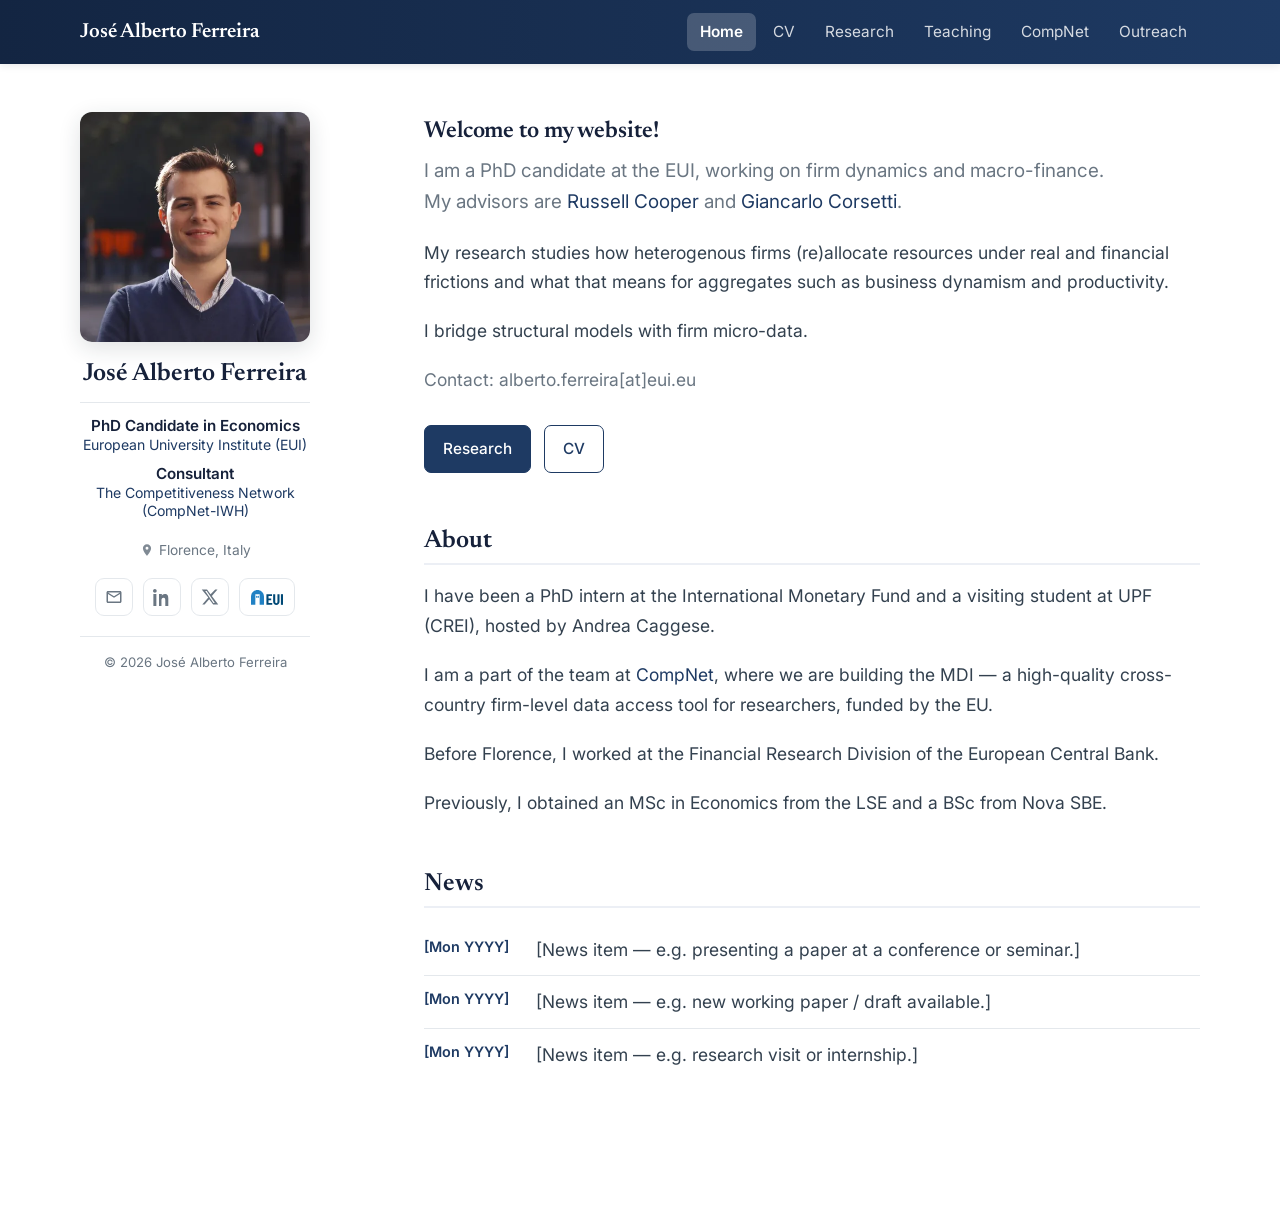
==== index.html @ fb8494d8 "Use EUI logo for the EUI profile link in the sidebar Co-Authored-By: Claude Opus 4.8 <noreply@anthro" ====
<!DOCTYPE html>
<html lang="en">
<head>
  <meta charset="utf-8">
  <meta name="viewport" content="width=device-width, initial-scale=1">
  <title>José Alberto Ferreira — Economist</title>
  <meta name="description" content="José Alberto Ferreira is a PhD economist at the European University Institute working on firm dynamics and macroeconomics — productivity, reallocation, and financial frictions.">
  <link rel="canonical" href="https://jalbertoferreira.com/">

  <meta property="og:type" content="profile">
  <meta property="og:title" content="José Alberto Ferreira — Economist">
  <meta property="og:description" content="PhD economist at the European University Institute. Firm dynamics, macroeconomics, productivity.">
  <meta property="og:url" content="https://jalbertoferreira.com/">
  <meta property="og:image" content="https://jalbertoferreira.com/assets/profile.jpg">
  <meta name="twitter:card" content="summary">
  <meta name="twitter:site" content="@jaferreira13">

  <link rel="icon" href="/assets/favicon.ico" sizes="any">
  <link rel="apple-touch-icon" href="/assets/apple-touch-icon.png">
  <link rel="preconnect" href="https://fonts.googleapis.com">
  <link rel="preconnect" href="https://fonts.gstatic.com" crossorigin>
  <link href="https://fonts.googleapis.com/css2?family=Inter:wght@400;500;600;700&family=Newsreader:ital,opsz,wght@0,6..72,400;0,6..72,500;0,6..72,600;1,6..72,400&display=swap" rel="stylesheet">
  <link rel="stylesheet" href="/css/style.css">

  <script type="application/ld+json">
  {
    "@context": "https://schema.org",
    "@type": "Person",
    "name": "José Alberto Ferreira",
    "givenName": "José Alberto",
    "familyName": "Ferreira",
    "jobTitle": "PhD Candidate in Economics",
    "url": "https://jalbertoferreira.com",
    "image": "https://jalbertoferreira.com/assets/profile.jpg",
    "email": "mailto:Alberto.Ferreira@eui.eu",
    "affiliation": { "@type": "CollegeOrUniversity", "name": "European University Institute" },
    "knowsAbout": ["Firm Dynamics", "Macroeconomics", "Productivity", "Financial Frictions", "Intangible Capital"],
    "sameAs": [
      "https://www.linkedin.com/in/joseazevedoferreira/",
      "https://x.com/jaferreira13",
      "https://www.eui.eu/people?id=jose-pires-de-sousa-azevedo-ferreira"
    ]
  }
  </script>
</head>
<body>
  <header class="topbar">
    <div class="topbar-inner">
      <a class="tb-brand" href="/">José Alberto Ferreira</a>
      <nav class="tb-nav">
        <a href="/" class="active">Home</a>
        <a href="/cv.html">CV</a>
        <a href="/research.html">Research</a>
        <a href="/teaching.html">Teaching</a>
        <a href="/compnet.html">CompNet</a>
        <a href="/outreach.html">Outreach</a>
      </nav>
    </div>
  </header>

  <div class="layout">
    <aside class="sidebar">
      <a href="/" class="sb-photo">
        <picture>
          <source srcset="/assets/profile_sq.webp" type="image/webp">
          <img src="/assets/profile_sq.jpg" alt="José Alberto Ferreira" width="190" height="190">
        </picture>
      </a>
      <div class="sb-name"><a href="/">José Alberto Ferreira</a></div>
      <div class="sb-affils">
        <div class="affil-item">
          <div class="affil-role">PhD Candidate in Economics</div>
          <div class="affil-org"><a href="https://www.eui.eu/en/academic-units/department-of-economics">European University Institute (EUI)</a></div>
        </div>
        <div class="affil-item">
          <div class="affil-role">Consultant</div>
          <div class="affil-org"><a href="https://www.iwh-halle.de/en/compnet">The Competitiveness Network (CompNet-IWH)</a></div>
        </div>
      </div>
      <div class="sb-loc"><svg viewBox="0 0 24 24"><path d="M12 2C8.1 2 5 5.1 5 9c0 5.2 7 13 7 13s7-7.8 7-13c0-3.9-3.1-7-7-7zm0 9.5A2.5 2.5 0 1 1 12 6.5a2.5 2.5 0 0 1 0 5z"/></svg> Florence, Italy</div>
      <div class="socials">
        <a href="mailto:Alberto.Ferreira@eui.eu" aria-label="Email" title="Email">
          <svg viewBox="0 0 24 24"><path d="M22 6c0-1.1-.9-2-2-2H4c-1.1 0-2 .9-2 2v12c0 1.1.9 2 2 2h16c1.1 0 2-.9 2-2V6zm-2 0-8 5L4 6h16zm0 12H4V8l8 5 8-5v10z"/></svg></a>
        <a href="https://www.linkedin.com/in/joseazevedoferreira/" aria-label="LinkedIn" title="LinkedIn">
          <svg viewBox="0 0 24 24"><path d="M4.98 3.5A2.5 2.5 0 1 1 0 3.5a2.5 2.5 0 0 1 4.98 0zM.5 8h4V24h-4V8zM8 8h3.8v2.2h.06c.53-1 1.83-2.2 3.77-2.2 4.03 0 4.77 2.65 4.77 6.1V24h-4v-7.1c0-1.7-.03-3.9-2.38-3.9-2.38 0-2.75 1.86-2.75 3.78V24H8V8z"/></svg></a>
        <a href="https://x.com/jaferreira13" aria-label="X" title="X (Twitter)">
          <svg viewBox="0 0 24 24"><path d="M18.9 2H22l-7.5 8.6L23 22h-6.8l-5.3-7-6.1 7H1.7l8-9.2L1 2h7l4.8 6.4L18.9 2zm-2.4 18h1.9L7.6 4H5.6l10.9 16z"/></svg></a>
        <a class="eui-link" href="https://www.eui.eu/people?id=jose-pires-de-sousa-azevedo-ferreira" aria-label="EUI profile" title="EUI profile">
          <img src="/assets/eui-logo.svg" alt="EUI" height="15"></a>
      </div>
      <div class="sb-foot">© <span id="year">2026</span> José Alberto Ferreira</div>
    </aside>

    <main class="content">
      <h1 class="home-welcome">Welcome to my website!</h1>
      <p class="lead">I am a PhD candidate at the EUI, working on firm dynamics and macro-finance.<br>
      My advisors are <a href="https://sites.google.com/site/coopereconomics/home">Russell Cooper</a> and
      <a href="https://sites.google.com/site/giancarlocorsetti/">Giancarlo Corsetti</a>.</p>
      <p>My research studies how heterogenous firms (re)allocate resources under real and financial
      frictions and what that means for aggregates such as business dynamism and productivity.</p>
      <p>I bridge structural models with firm micro-data.</p>
      <p style="color:var(--muted)">Contact: alberto.ferreira[at]eui.eu</p>

      <p style="margin-top:24px;">
        <a class="btn btn-solid" href="/research.html">Research</a>
        <a class="btn" href="/cv.html">CV</a>
      </p>

      <section style="margin-top:48px;">
        <h2>About</h2>
        <p>I have been a PhD intern at the International Monetary Fund and a visiting student at
        UPF (CREI), hosted by Andrea Caggese.</p>
        <p>I am a part of the team at <a href="/compnet.html">CompNet</a>, where we are building the
        MDI — a high-quality cross-country firm-level data access tool for researchers, funded by the EU.</p>
        <p>Before Florence, I worked at the Financial Research Division of the European Central Bank.</p>
        <p>Previously, I obtained an MSc in Economics from the LSE and a BSc from Nova SBE.</p>
      </section>

      <section>
        <h2>News</h2>
        <ul class="news">
          <li><span class="news-date">[Mon YYYY]</span> [News item — e.g. presenting a paper at a conference or seminar.]</li>
          <li><span class="news-date">[Mon YYYY]</span> [News item — e.g. new working paper / draft available.]</li>
          <li><span class="news-date">[Mon YYYY]</span> [News item — e.g. research visit or internship.]</li>
        </ul>
      </section>
    </main>
  </div>
  <script>document.getElementById('year').textContent = new Date().getFullYear();</script>
</body>
</html>
---- css/style.css ----
/* ===========================================================
   José Alberto Ferreira — personal site
   Two-column layout: sticky left sidebar + wide content area.
   Light & conversational, accent colour, generous spacing.
   Restyle quickly via the variables below.
   =========================================================== */
:root {
  --ink:      #16213a;
  --body:     #33414f;
  --muted:    #6a7682;
  --accent:   #1e3a63;     /* dark navy */
  --accent-dk:#132542;     /* deeper navy (hover / gradient end) */
  --tint:     #eceff5;
  --line:     #e4e8ec;
  --bg:       #ffffff;
  --bg-soft:  #f8fafb;
  --maxw:     1200px;
  --sidebar:  280px;
  --font: "Inter", -apple-system, BlinkMacSystemFont, "Segoe UI", Roboto, Helvetica, Arial, sans-serif;
  --serif: "Newsreader", Georgia, "Times New Roman", serif;
}

* { box-sizing: border-box; }
html { scroll-behavior: smooth; }
body {
  margin: 0;
  font-family: var(--font);
  color: var(--body);
  background: var(--bg);
  line-height: 1.7;
  font-size: 17.5px;
  -webkit-font-smoothing: antialiased;
}
a { color: var(--accent); text-decoration: none; }
a:hover { color: var(--accent-dk); text-decoration: underline; }

/* ---------- Coloured top bar ---------- */
.topbar {
  background: linear-gradient(90deg, var(--accent-dk), var(--accent));
  position: sticky; top: 0; z-index: 30;
  box-shadow: 0 1px 8px rgba(27,39,51,.12);
}
.topbar-inner {
  max-width: var(--maxw); margin: 0 auto;
  padding: 13px 40px;
  display: flex; align-items: center; justify-content: space-between; gap: 18px; flex-wrap: wrap;
}
.tb-brand { color: #fff; font-family: var(--serif); font-weight: 600; font-size: 1.28rem; letter-spacing: 0; }
.tb-brand:hover { color: #fff; text-decoration: none; opacity: .92; }
.tb-nav { display: flex; gap: 4px; flex-wrap: wrap; }
.tb-nav a { color: rgba(255,255,255,.82); font-size: .96rem; padding: 6px 13px; border-radius: 7px; }
.tb-nav a:hover { color: #fff; background: rgba(255,255,255,.14); text-decoration: none; }
.tb-nav a.active { color: #fff; font-weight: 600; background: rgba(255,255,255,.2); }

/* ---------- Two-column shell ---------- */
.layout {
  display: grid;
  grid-template-columns: var(--sidebar) 1fr;
  gap: 64px;
  max-width: var(--maxw);
  margin: 0 auto;
  padding: 48px 40px 80px;
  align-items: start;
}
.content { min-width: 0; padding-top: 6px; }

/* ---------- Sidebar ---------- */
.sidebar { position: sticky; top: 84px; }
.sb-photo { display: block; width: 230px; margin-bottom: 18px; }
.sb-photo img { width: 230px; height: 230px; object-fit: cover; border-radius: 12px; box-shadow: 0 6px 22px rgba(27,39,51,.14); display: block; }
.sb-name { font-family: var(--serif); font-size: 1.55rem; font-weight: 600; line-height: 1.18; margin-bottom: 13px; width: 230px; text-align: center; }
.sb-name a { color: var(--ink); }
.sb-name a:hover { color: var(--accent); text-decoration: none; }
.sb-affils { margin-bottom: 18px; width: 230px; text-align: center; border-top: 1px solid var(--line); padding-top: 13px; }
.affil-item { margin-bottom: 10px; line-height: 1.3; }
.affil-item:last-child { margin-bottom: 0; }
.affil-role { color: var(--ink); font-weight: 600; font-size: .95rem; }
.affil-org { color: var(--muted); font-size: .88rem; }
.affil-org a { color: var(--accent); }
.sb-loc { display: flex; align-items: center; justify-content: center; gap: 5px; color: var(--muted); font-size: .86rem; width: 230px; margin-bottom: 16px; }
.sb-loc svg { width: 14px; height: 14px; fill: currentColor; opacity: .85; }
.sidebar .socials { width: 230px; justify-content: center; }
.socials a.eui-link { width: auto; padding: 0 11px; }
.socials a.eui-link img { height: 15px; width: auto; display: block; }
.sb-foot { text-align: center; width: 230px; }

/* ---------- News list ---------- */
.news { list-style: none; padding: 0; margin: 0; }
.news li { padding: 11px 0; border-bottom: 1px solid var(--line); display: flex; gap: 16px; }
.news li:last-child { border-bottom: none; }
.news-date { color: var(--accent); font-weight: 600; font-size: .9rem; white-space: nowrap; min-width: 96px; }

/* ---------- Video embed + citation ---------- */
.video { position: relative; padding-bottom: 56.25%; height: 0; overflow: hidden; border-radius: 10px; border: 1px solid var(--line); margin: 12px 0 6px; }
.video iframe { position: absolute; inset: 0; width: 100%; height: 100%; border: 0; }
.cite { background: var(--bg-soft); border-left: 3px solid var(--accent); padding: 12px 16px; border-radius: 0 8px 8px 0; font-size: .96rem; }
.fig { margin: 24px 0; }
.fig img { width: 100%; height: auto; display: block; border: 1px solid var(--line); border-radius: 10px; }
.fig figcaption { color: var(--muted); font-size: .87rem; line-height: 1.45; margin-top: 8px; }
.fig-row { display: grid; grid-template-columns: 1fr 1fr; gap: 22px; margin: 24px 0; align-items: start; }
.fig-row .fig { margin: 0; }
.fig-row figcaption { font-size: .8rem; }
.podcast { margin: 14px 0 4px; }
.podcast iframe { border: 0; border-radius: 12px; }
.ep-list { list-style: none; padding: 0; margin: 0; }
.ep-list li { padding: 8px 0; border-bottom: 1px solid var(--line); font-size: .96rem; }
.ep-list li:last-child { border-bottom: none; }

/* ---------- Teaching ---------- */
.teach-item { padding: 18px 0; border-bottom: 1px solid var(--line); }
.teach-item:last-child { border-bottom: none; }
.teach-title { font-weight: 600; color: var(--ink); font-size: 1.05rem; }
.teach-title .lvl { color: var(--muted); font-weight: 400; }
.teach-meta { color: var(--muted); font-size: .92rem; margin: 3px 0 0; }
.teach-meta a { color: var(--accent); }
.teach-item p { margin: 0; }
.teach-item .plinks { margin-top: 8px; }
.plabel { color: var(--muted); }
.sb-foot { color: var(--muted); font-size: .82rem; margin-top: 20px; border-top: 1px solid var(--line); padding-top: 14px; }

/* ---------- Typography ---------- */
h1, h2, h3 { color: var(--ink); line-height: 1.2; font-weight: 600; font-family: var(--serif); }
h1 { font-size: 2.45rem; margin: 0 0 .3em; letter-spacing: -.005em; }
h2 { font-size: 1.55rem; margin: 0 0 1rem; padding-bottom: .4rem; border-bottom: 2px solid var(--tint); }
h3 { font-size: 1.18rem; margin: 1.4em 0 .3em; }
.home-welcome { font-size: 1.45rem; margin-bottom: .45em; }
p { margin: 0 0 1.1em; }
section { margin-bottom: 52px; }
.lead { font-size: 1.18rem; color: var(--muted); line-height: 1.6; }
.greet { color: var(--accent); font-weight: 600; font-size: 1.05rem; margin: 0 0 .2em; }
.affil { color: var(--muted); }

/* ---------- Social icons ---------- */
.socials { display: flex; gap: 10px; align-items: center; flex-wrap: wrap; }
.socials a {
  display: inline-flex; align-items: center; justify-content: center;
  width: 38px; height: 38px; border: 1px solid var(--line); border-radius: 9px;
  color: var(--muted); background: var(--bg);
}
.socials a:hover { color: var(--accent); border-color: var(--accent); text-decoration: none; transform: translateY(-1px); }
.socials svg { width: 18px; height: 18px; fill: currentColor; }

/* ---------- Buttons ---------- */
.btn { display: inline-block; padding: 10px 18px; border: 1px solid var(--accent); border-radius: 7px; color: var(--accent); font-size: .96rem; font-weight: 500; margin: 6px 8px 6px 0; transition: all .15s ease; }
.btn:hover { background: var(--accent); color: #fff; text-decoration: none; }
.btn-solid { background: var(--accent); color: #fff; }
.btn-solid:hover { background: var(--accent-dk); border-color: var(--accent-dk); }

/* ---------- Horizontal feature grids ---------- */
.grid-2 { display: grid; grid-template-columns: 1fr 1fr; gap: 22px; }
.grid-3 { display: grid; grid-template-columns: repeat(3, 1fr); gap: 18px; }
.card { border: 1px solid var(--line); border-radius: 10px; padding: 20px 22px; background: var(--bg-soft); }
.card h3 { margin-top: 0; }
.card .q { color: var(--muted); font-style: italic; font-size: .96rem; }
.tint-panel { background: var(--tint); border-radius: 12px; padding: 24px 28px; }

/* ---------- Research: collapsible papers ---------- */
.paper { border: 1px solid var(--line); border-radius: 10px; margin-bottom: 14px; background: var(--bg); overflow: hidden; }
.paper[open] { border-color: var(--accent); box-shadow: 0 4px 18px rgba(27,39,51,.06); }
.paper > summary { cursor: pointer; list-style: none; padding: 17px 20px; display: flex; gap: 14px; align-items: baseline; justify-content: space-between; }
.paper > summary::-webkit-details-marker { display: none; }
.paper > summary:hover { background: var(--bg-soft); }
.paper .ptitle { font-weight: 600; color: var(--ink); font-size: 1.05rem; }
.paper .pauthors { color: var(--muted); font-size: .94rem; margin-top: 2px; }
.paper .chev { color: var(--accent); flex-shrink: 0; font-size: .8rem; transition: transform .2s ease; }
.paper[open] .chev { transform: rotate(90deg); }
.paper .pbody { padding: 0 20px 20px; }
.paper .status { display: inline-block; font-size: .76rem; font-weight: 600; letter-spacing: .03em; text-transform: uppercase; color: var(--accent-dk); background: var(--tint); padding: 2px 9px; border-radius: 20px; margin-bottom: 10px; }
.plinks { display: flex; gap: 16px; flex-wrap: wrap; font-size: .92rem; margin-top: 4px; }

/* ---------- CV embedded PDF viewer ---------- */
.pdf-frame { height: 88vh; min-height: 600px; border: 1px solid var(--line); border-radius: 10px; overflow: hidden; background: var(--bg-soft); }
.pdf-frame object, .pdf-frame iframe { width: 100%; height: 100%; border: 0; }
.pdf-fallback { padding: 40px; text-align: center; color: var(--muted); }

/* ---------- Responsive ---------- */
@media (max-width: 820px) {
  .topbar-inner { padding: 12px 22px; gap: 6px 14px; }
  .tb-brand { font-size: 1.05rem; }
  .tb-nav a { padding: 5px 10px; font-size: .92rem; }
  .layout { grid-template-columns: 1fr; gap: 28px; padding: 28px 22px 60px; }
  .sidebar { position: static; display: flex; flex-direction: column; align-items: flex-start; }
  .sb-photo, .sb-photo img { width: 140px; height: 140px; }
  .grid-3, .grid-2, .fig-row { grid-template-columns: 1fr; }
  body { font-size: 16.5px; }
}
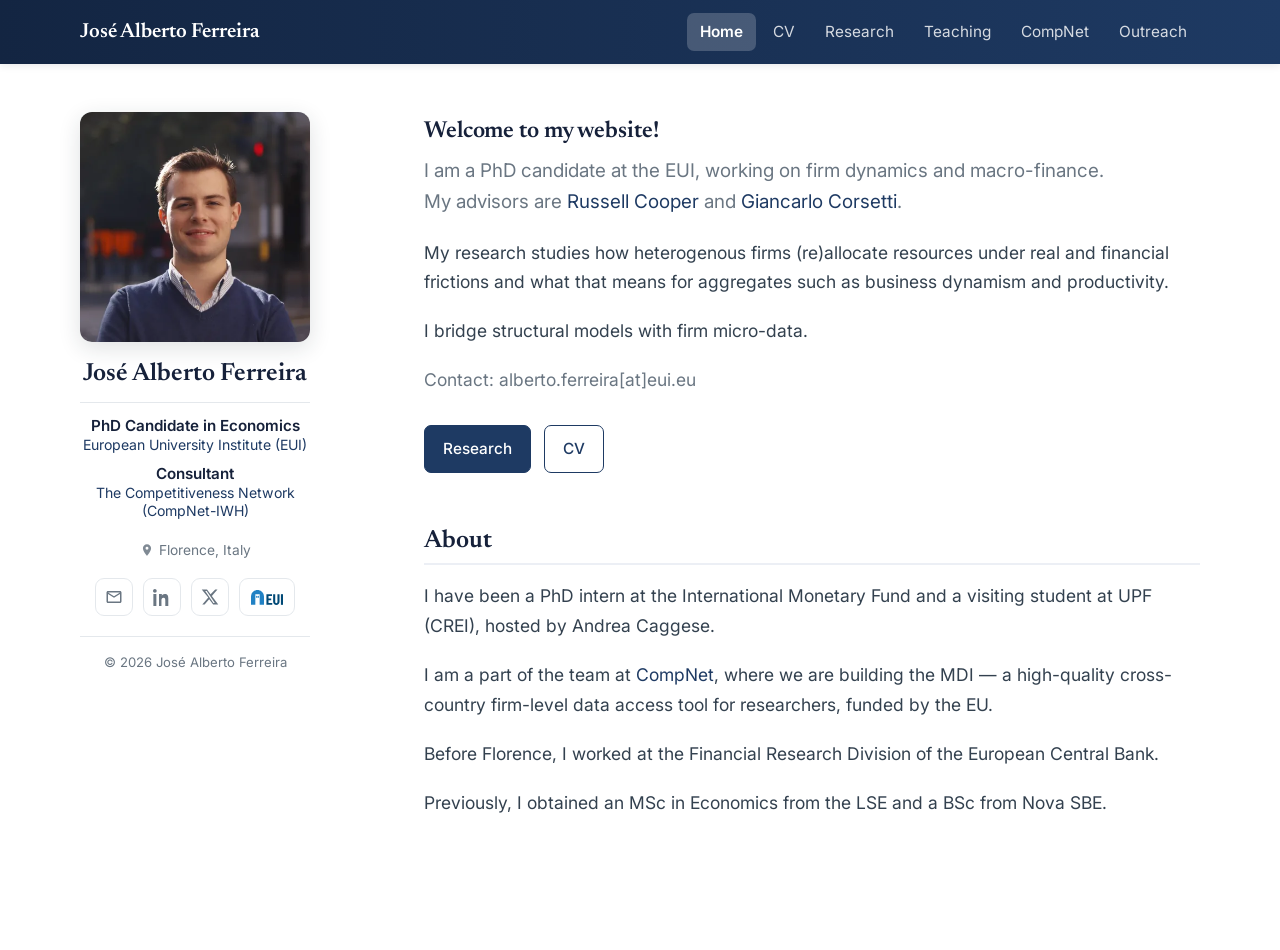
==== commit fda024d9: "Mobile polish; remove News section; drop JMP badge and placeholder Draft/Slides links - Responsive p" ====
--- a/index.html
+++ b/index.html
@@ -115,15 +115,6 @@
         <p>Before Florence, I worked at the Financial Research Division of the European Central Bank.</p>
         <p>Previously, I obtained an MSc in Economics from the LSE and a BSc from Nova SBE.</p>
       </section>
-
-      <section>
-        <h2>News</h2>
-        <ul class="news">
-          <li><span class="news-date">[Mon YYYY]</span> [News item — e.g. presenting a paper at a conference or seminar.]</li>
-          <li><span class="news-date">[Mon YYYY]</span> [News item — e.g. new working paper / draft available.]</li>
-          <li><span class="news-date">[Mon YYYY]</span> [News item — e.g. research visit or internship.]</li>
-        </ul>
-      </section>
     </main>
   </div>
   <script>document.getElementById('year').textContent = new Date().getFullYear();</script>
--- a/css/style.css
+++ b/css/style.css
@@ -174,13 +174,40 @@
 .pdf-fallback { padding: 40px; text-align: center; color: var(--muted); }
 
 /* ---------- Responsive ---------- */
+
+/* Tablet / collapse to single column */
 @media (max-width: 820px) {
-  .topbar-inner { padding: 12px 22px; gap: 6px 14px; }
-  .tb-brand { font-size: 1.05rem; }
-  .tb-nav a { padding: 5px 10px; font-size: .92rem; }
-  .layout { grid-template-columns: 1fr; gap: 28px; padding: 28px 22px 60px; }
-  .sidebar { position: static; display: flex; flex-direction: column; align-items: flex-start; }
-  .sb-photo, .sb-photo img { width: 140px; height: 140px; }
+  .topbar { position: static; }
+  .topbar-inner { flex-direction: column; gap: 10px; padding: 12px 20px; text-align: center; }
+  .tb-brand { font-size: 1.18rem; }
+  .tb-nav { justify-content: center; gap: 4px 6px; }
+  .tb-nav a { padding: 6px 11px; font-size: .93rem; }
+
+  .layout { grid-template-columns: 1fr; gap: 34px; padding: 30px 22px 60px; }
+
+  /* Sidebar becomes a centred profile card above the content */
+  .sidebar { position: static; display: flex; flex-direction: column; align-items: center; text-align: center; }
+  .sb-photo, .sb-photo img { width: 152px; height: 152px; }
+  .sb-name, .sb-affils, .sb-loc, .sidebar .socials, .sb-foot { width: 100%; max-width: 320px; }
+  .sb-foot { margin-top: 22px; }
+
   .grid-3, .grid-2, .fig-row { grid-template-columns: 1fr; }
   body { font-size: 16.5px; }
 }
+
+/* Phones */
+@media (max-width: 480px) {
+  .layout { padding: 24px 16px 52px; gap: 30px; }
+  h1 { font-size: 1.95rem; }
+  h2 { font-size: 1.35rem; }
+  .home-welcome { font-size: 1.3rem; }
+  .lead { font-size: 1.1rem; }
+  section { margin-bottom: 40px; }
+  .tint-panel { padding: 18px 18px; }
+  .cite { padding: 12px 14px; }
+  .paper > summary { padding: 15px 16px; gap: 10px; }
+  .paper .ptitle { font-size: 1rem; }
+  .paper .pbody { padding: 0 16px 18px; }
+  .tb-nav a { font-size: .9rem; padding: 5px 9px; }
+  .pdf-frame { height: 72vh; min-height: 380px; }
+}
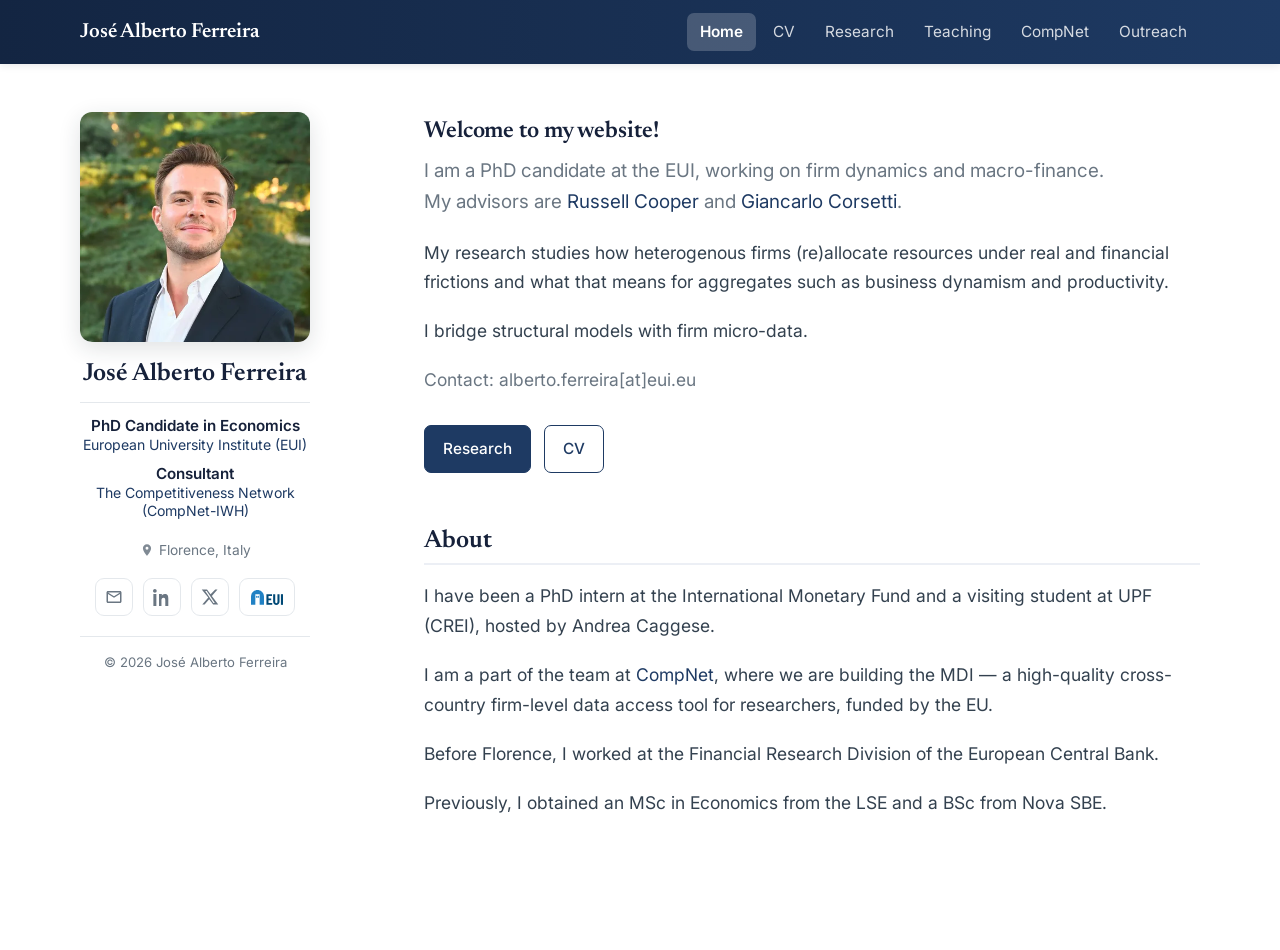
==== commit 44935b21: "Update link-preview description Co-Authored-By: Claude Sonnet 5.5 <noreply@anthropic.com>" ====
--- a/index.html
+++ b/index.html
@@ -9,7 +9,7 @@
 
   <meta property="og:type" content="profile">
   <meta property="og:title" content="José Alberto Ferreira — Economist">
-  <meta property="og:description" content="PhD economist at the European University Institute. Firm dynamics, macroeconomics, productivity.">
+  <meta property="og:description" content="Economics PhD Candidate at the European University Institute. Fields: Firm Dynamics, Macro-Finance.">
   <meta property="og:url" content="https://jalbertoferreira.com/">
   <meta property="og:image" content="https://jalbertoferreira.com/assets/profile.jpg">
   <meta name="twitter:card" content="summary">
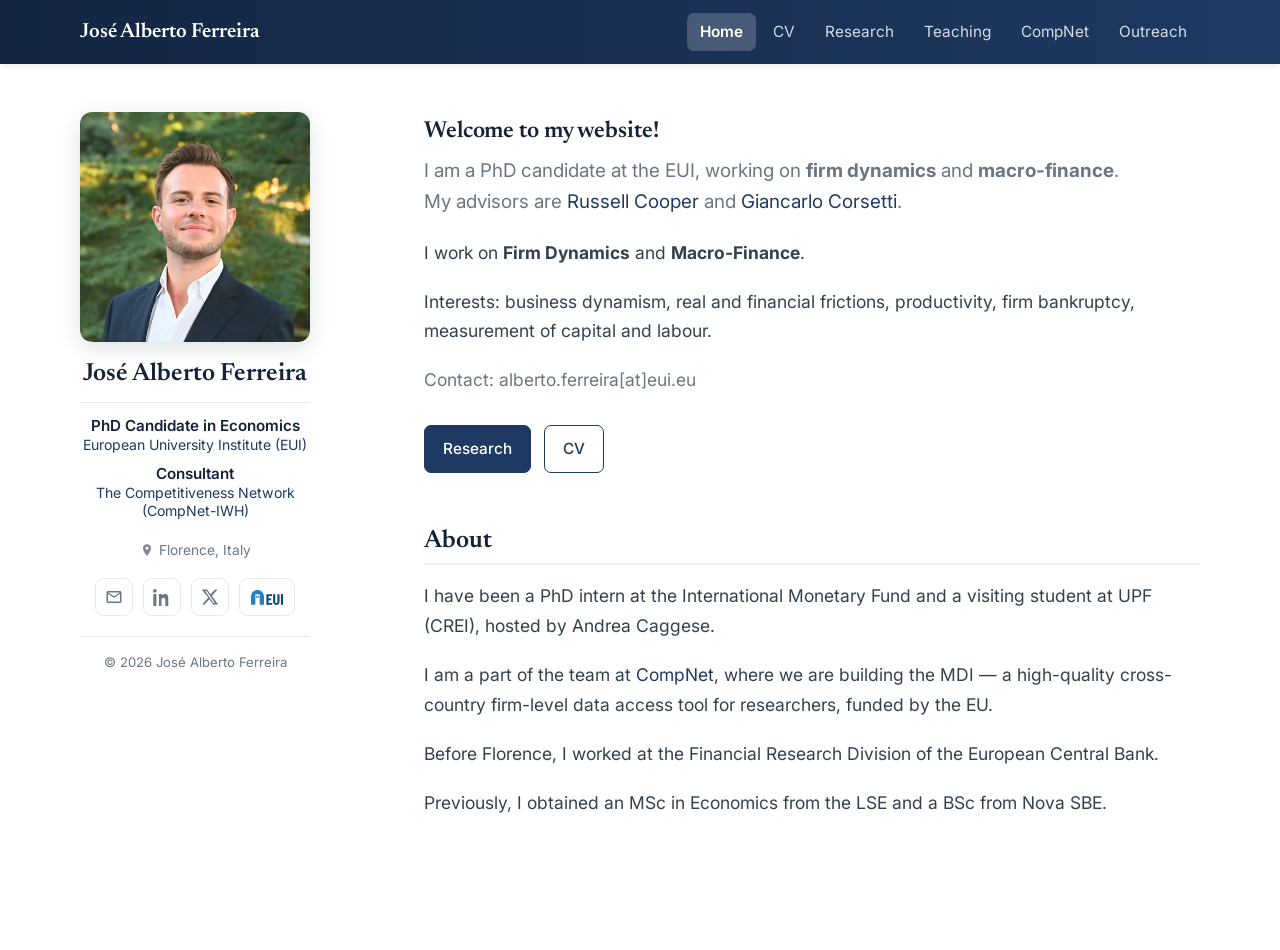
==== commit c8072055: "Home: replace research blurb with fields and interests Co-Authored-By: Claude Sonnet 5.5 <noreply@an" ====
--- a/index.html
+++ b/index.html
@@ -3,12 +3,12 @@
 <head>
   <meta charset="utf-8">
   <meta name="viewport" content="width=device-width, initial-scale=1">
-  <title>José Alberto Ferreira — Economist</title>
-  <meta name="description" content="José Alberto Ferreira is a PhD economist at the European University Institute working on firm dynamics and macroeconomics — productivity, reallocation, and financial frictions.">
+  <title>José Alberto Ferreira — Economics PhD Candidate</title>
+  <meta name="description" content="José Alberto Ferreira is an Economics PhD Candidate at the European University Institute. Fields: Firm Dynamics, Macro-Finance.">
   <link rel="canonical" href="https://jalbertoferreira.com/">
 
   <meta property="og:type" content="profile">
-  <meta property="og:title" content="José Alberto Ferreira — Economist">
+  <meta property="og:title" content="José Alberto Ferreira — Economics PhD Candidate">
   <meta property="og:description" content="Economics PhD Candidate at the European University Institute. Fields: Firm Dynamics, Macro-Finance.">
   <meta property="og:url" content="https://jalbertoferreira.com/">
   <meta property="og:image" content="https://jalbertoferreira.com/assets/profile.jpg">
@@ -93,12 +93,12 @@
 
     <main class="content">
       <h1 class="home-welcome">Welcome to my website!</h1>
-      <p class="lead">I am a PhD candidate at the EUI, working on firm dynamics and macro-finance.<br>
+      <p class="lead">I am a PhD candidate at the EUI, working on <strong>firm dynamics</strong> and <strong>macro-finance</strong>.<br>
       My advisors are <a href="https://sites.google.com/site/coopereconomics/home">Russell Cooper</a> and
       <a href="https://sites.google.com/site/giancarlocorsetti/">Giancarlo Corsetti</a>.</p>
-      <p>My research studies how heterogenous firms (re)allocate resources under real and financial
-      frictions and what that means for aggregates such as business dynamism and productivity.</p>
-      <p>I bridge structural models with firm micro-data.</p>
+      <p>I work on <strong>Firm Dynamics</strong> and <strong>Macro-Finance</strong>.</p>
+      <p>Interests: business dynamism, real and financial frictions, productivity, firm bankruptcy,
+      measurement of capital and labour.</p>
       <p style="color:var(--muted)">Contact: alberto.ferreira[at]eui.eu</p>
 
       <p style="margin-top:24px;">
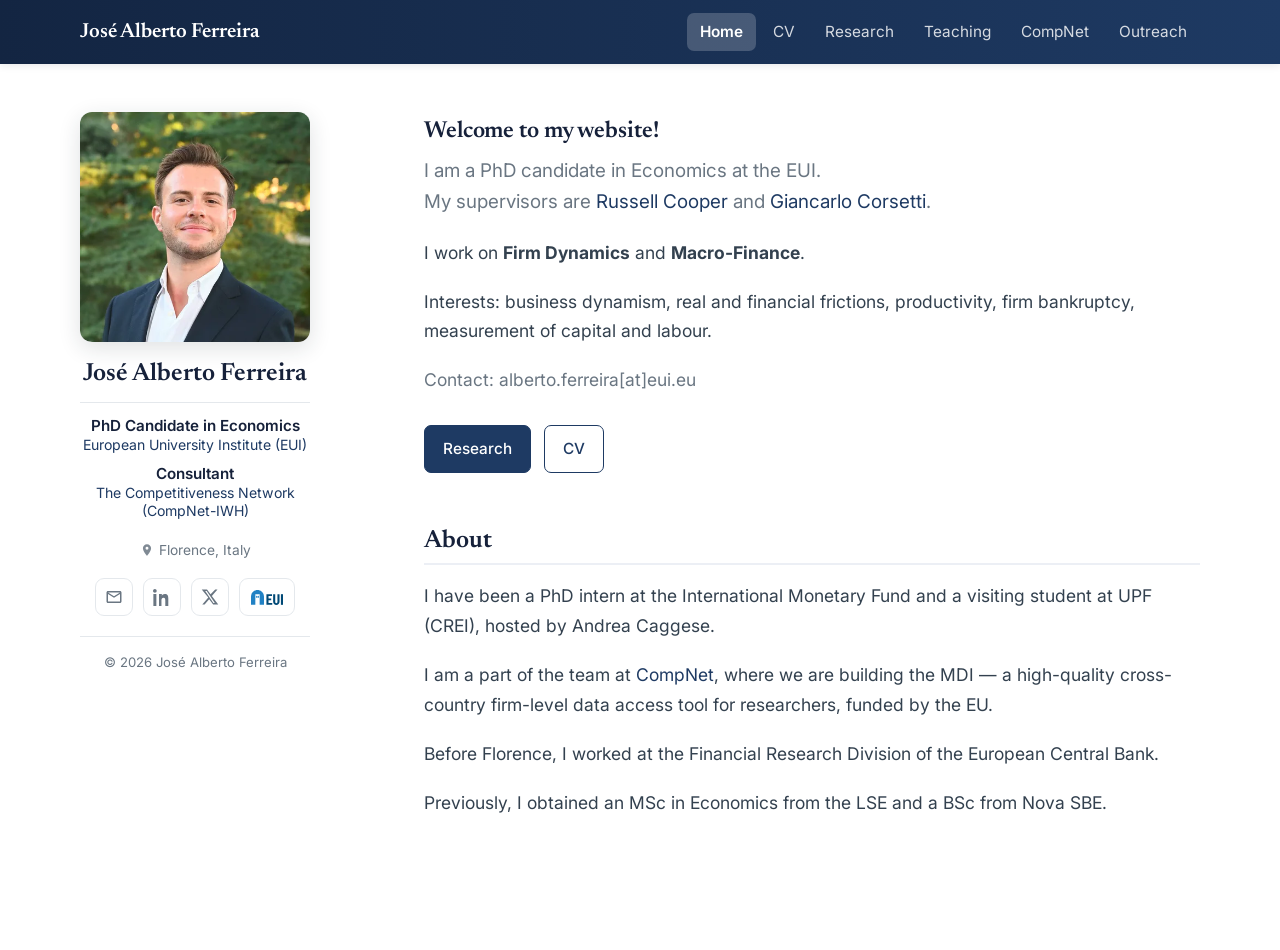
==== commit 3ed5d603: "Home: tidy intro line, use 'supervisors' Co-Authored-By: Claude Sonnet 5.5 <noreply@anthropic.com>" ====
--- a/index.html
+++ b/index.html
@@ -93,8 +93,8 @@
 
     <main class="content">
       <h1 class="home-welcome">Welcome to my website!</h1>
-      <p class="lead">I am a PhD candidate at the EUI, working on <strong>firm dynamics</strong> and <strong>macro-finance</strong>.<br>
-      My advisors are <a href="https://sites.google.com/site/coopereconomics/home">Russell Cooper</a> and
+      <p class="lead">I am a PhD candidate in Economics at the EUI.<br>
+      My supervisors are <a href="https://sites.google.com/site/coopereconomics/home">Russell Cooper</a> and
       <a href="https://sites.google.com/site/giancarlocorsetti/">Giancarlo Corsetti</a>.</p>
       <p>I work on <strong>Firm Dynamics</strong> and <strong>Macro-Finance</strong>.</p>
       <p>Interests: business dynamism, real and financial frictions, productivity, firm bankruptcy,
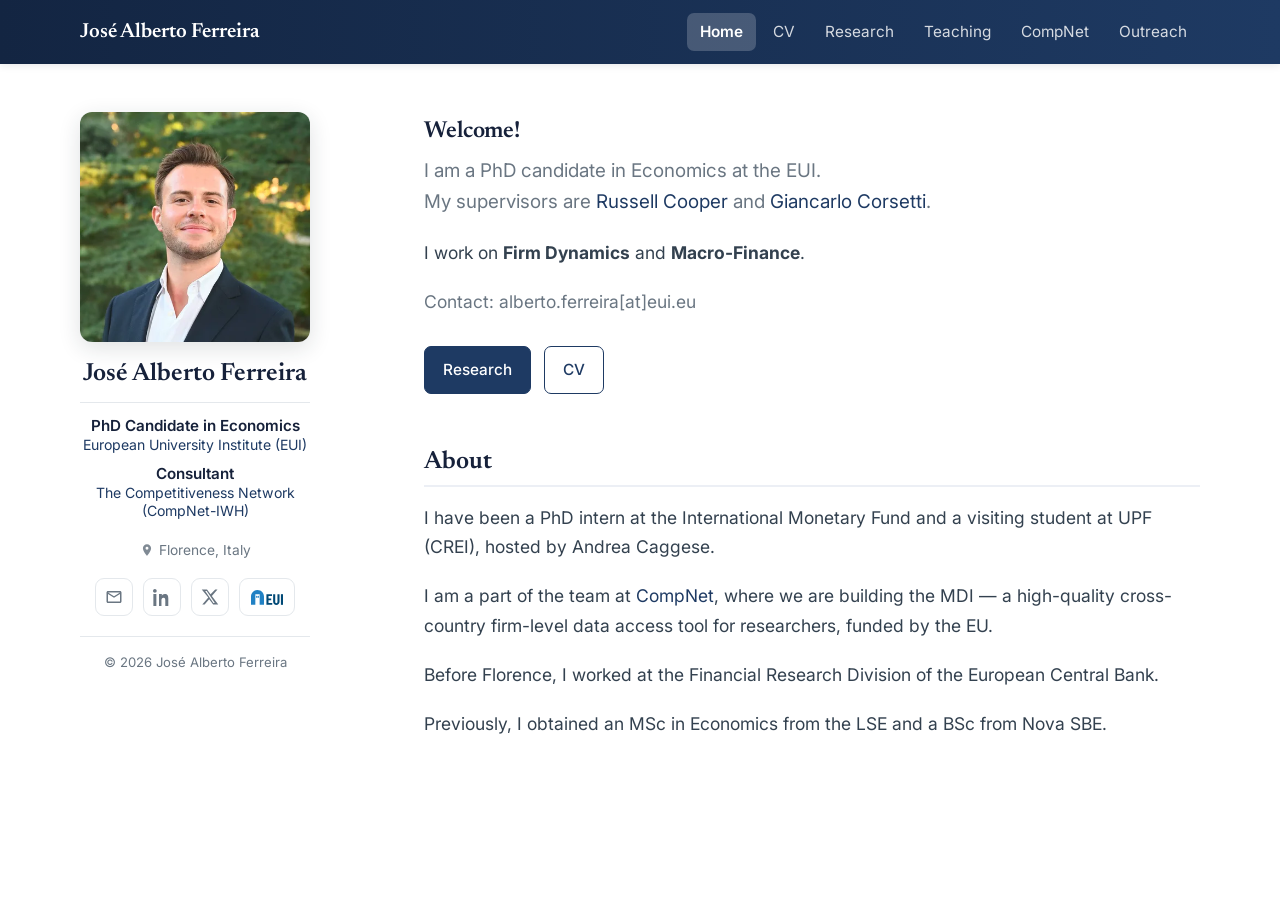
==== commit 5ac017cc: "Home: 'Welcome!'; move interests to Research box and rewrite it Co-Authored-By: Claude Sonnet 5.5 <n" ====
--- a/index.html
+++ b/index.html
@@ -92,13 +92,11 @@
     </aside>
 
     <main class="content">
-      <h1 class="home-welcome">Welcome to my website!</h1>
+      <h1 class="home-welcome">Welcome!</h1>
       <p class="lead">I am a PhD candidate in Economics at the EUI.<br>
       My supervisors are <a href="https://sites.google.com/site/coopereconomics/home">Russell Cooper</a> and
       <a href="https://sites.google.com/site/giancarlocorsetti/">Giancarlo Corsetti</a>.</p>
       <p>I work on <strong>Firm Dynamics</strong> and <strong>Macro-Finance</strong>.</p>
-      <p>Interests: business dynamism, real and financial frictions, productivity, firm bankruptcy,
-      measurement of capital and labour.</p>
       <p style="color:var(--muted)">Contact: alberto.ferreira[at]eui.eu</p>
 
       <p style="margin-top:24px;">
